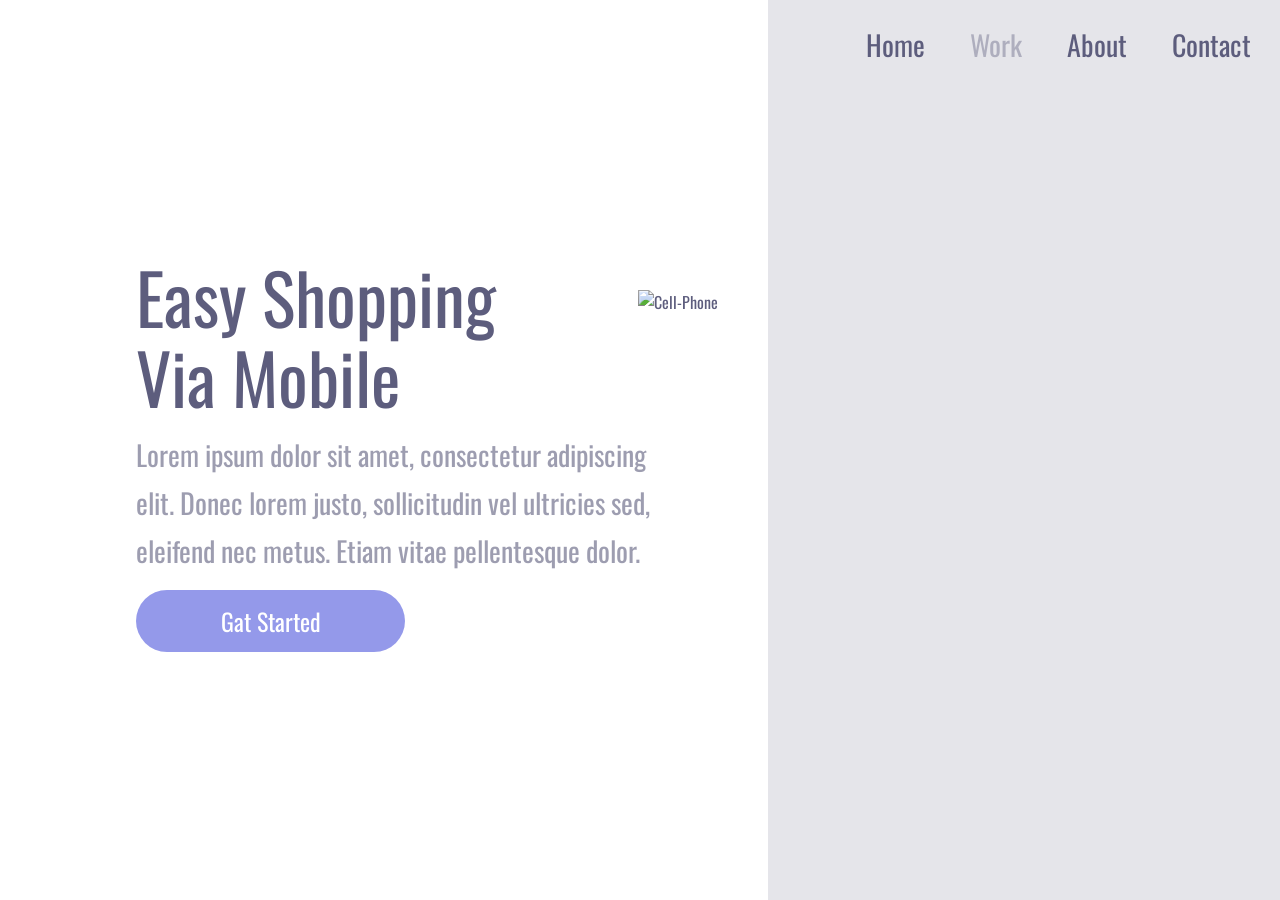
==== 5-Projeto-pt2.html @ 968f8946 "Ateração-titulo-pricipal-via-terminal" ====
<!DOCTYPE html>
<html lang="en">

<head>
    <meta charset="UTF-8">
    <meta name="viewport" content="width=device-width, initial-scale=1.0">
    <link rel="stylesheet" href="5-Projeto-pt2.css">
    <link rel="preconnect" href="https://fonts.googleapis.com">
    <link rel="preconnect" href="https://fonts.gstatic.com" crossorigin>
    <link href="https://fonts.googleapis.com/css2?family=Oswald&display=swap" rel="stylesheet">
    <title>CSS-Projeto-2 terminal</title>
</head>

<body>
    <div class="wrapper">
    <section class="container-left">
        <h1>Easy Shopping Via Mobile</h1>
        <p>Lorem ipsum dolor sit amet, consectetur adipiscing
            elit. Donec lorem justo, sollicitudin vel ultricies sed,
            eleifend nec metus. Etiam vitae pellentesque dolor.
        </p>
        <button>Gat Started</button>
    </section>

    <section class="container-right">
        <header>
            <a>Home</a>
            <a>Work</a>
            <a>About</a>
            <a>Contact</a>
        </header>
        <img src="./assets/Illustration-3-3.png" alt="Cell-Phone">
    </section>
</div>
</body>

</html>
---- 5-Projeto-pt2.css ----
* {
    margin: 0;
    padding: 0;
    box-sizing: border-box;
    font-family: "Oswald", sans-serif;
    font-weight: 400;
    color: #5D5D7D;
}

.wrapper {
    height: 100vh;
    width: 100vw;
}

.container-left {
    display: inline-block;
    width: 60%;
    padding-left: 136px;
    margin-top: 20%;
}

.container-right {
    display: inline-block;
    background-color: rgba(93, 93, 125, 0.16);
    height: 100vh;
    width: 40%;
    position: absolute;
}

img {
    position: relative;
    top: 25%;
    right: 130px;
}

h1 {
    font-family: Oswald;
    font-size: 70px;
    line-height: 80px;
    width: 368px;
}

p {
    font-family: Oswald;
    font-size: 28px;
    line-height: 48px;
    opacity: 0.6;
    margin-top: 15px;
    margin-bottom: 15px;
    width: 540px;
}

button {
    width: 269px;
    height: 62px;
    background: #9499EA;
    box-shadow: (0px 10px 24px rgba(148, 153, 234, 0.10));
    color: #FFF;
    text-align: center;
    font-size: 24px;
    line-height: normal;
    border-radius: 36px;
    border: none;
    cursor: pointer;
}

button:hover {
    opacity: 0.8;
}

button:active {
    opacity: 0.4;
}

a {
    color: #5D5D7D;
    font-size: 28px;
    line-height: normal;
    margin-left: 41px;
    cursor: pointer;
}

a:nth-child(2) {
    opacity: 0.4;
}

a:hover {
    opacity: 0.4Px;
}

a:active {
    opacity: 0.5;
}


header {

    margin: 24px 0 0 57px;

}

/* APLICAÇÃO RESPONSIVEL:
PROJETO PARA ADAPTAÇÃO RESPONSIVIDADE PARA CELULAR 
CODE DE CIMA: PARA COMPUTADOR!!!! E CODE DE ABAIXO: PARA CELULARES. */


@media screen and (max-width: 900px) {

    .container-left {
        width: 100%;
        height: 50%;
        padding: 0;
        margin: 0;

    }

    .container-right {
        display: block;
        height: auto;
        width: 100%;
        position: static;
        padding: 40px;

    }

    img {
        position: static;
        max-width: 90%;
    }

    header {
        display: none;

    }

    h1 {

        font-size: 36px;
        font-weight: 400;
        line-height: 52px;
        width: auto;
        margin: 58px 50px 0 50px;
        text-align: center;

    }

    p {
        margin: 15px 40px;
        text-align: center;
        font-size: 14px;
        width: auto;
        line-height: 24px
    }

    button{

        margin: 0 auto; 
        display: block; 
    }

}

@media screen and (max-width: 330px) {
    container-left{
        height: 70%;
    }
}
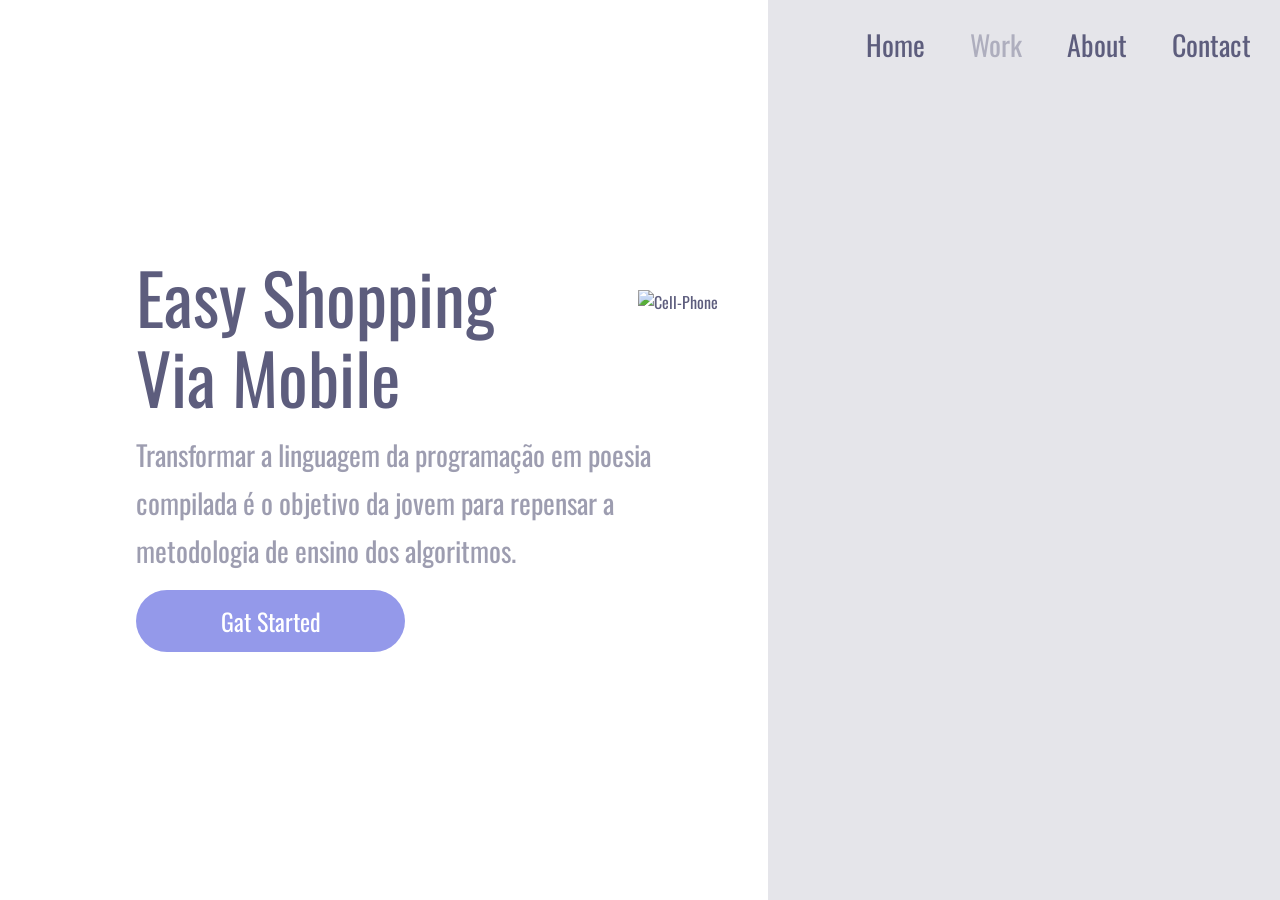
==== commit befb9e53: "Alteração do Paragrafo" ====
--- a/5-Projeto-pt2.html
+++ b/5-Projeto-pt2.html
@@ -15,9 +15,9 @@
     <div class="wrapper">
     <section class="container-left">
         <h1>Easy Shopping Via Mobile</h1>
-        <p>Lorem ipsum dolor sit amet, consectetur adipiscing
-            elit. Donec lorem justo, sollicitudin vel ultricies sed,
-            eleifend nec metus. Etiam vitae pellentesque dolor.
+        <p>Transformar a linguagem da programação em poesia compilada
+             é o objetivo da jovem para repensar a metodologia 
+             de ensino dos algoritmos.
         </p>
         <button>Gat Started</button>
     </section>
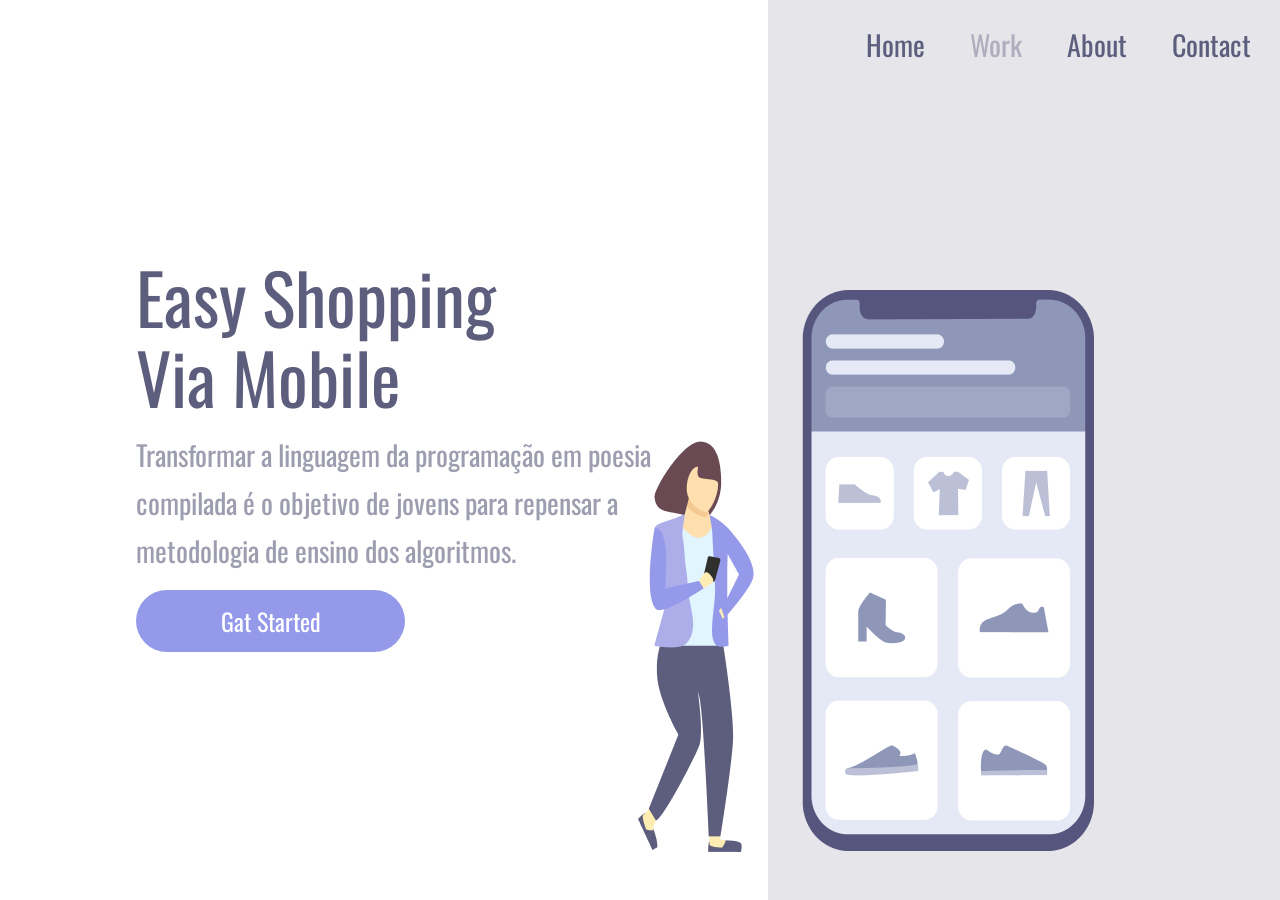
==== commit 97b30274: "alteração no paragrafo no index.html" ====
--- a/5-Projeto-pt2.html
+++ b/5-Projeto-pt2.html
@@ -16,7 +16,7 @@
     <section class="container-left">
         <h1>Easy Shopping Via Mobile</h1>
         <p>Transformar a linguagem da programação em poesia compilada
-             é o objetivo da jovem para repensar a metodologia 
+             é o objetivo de jovens para repensar a metodologia 
              de ensino dos algoritmos.
         </p>
         <button>Gat Started</button>
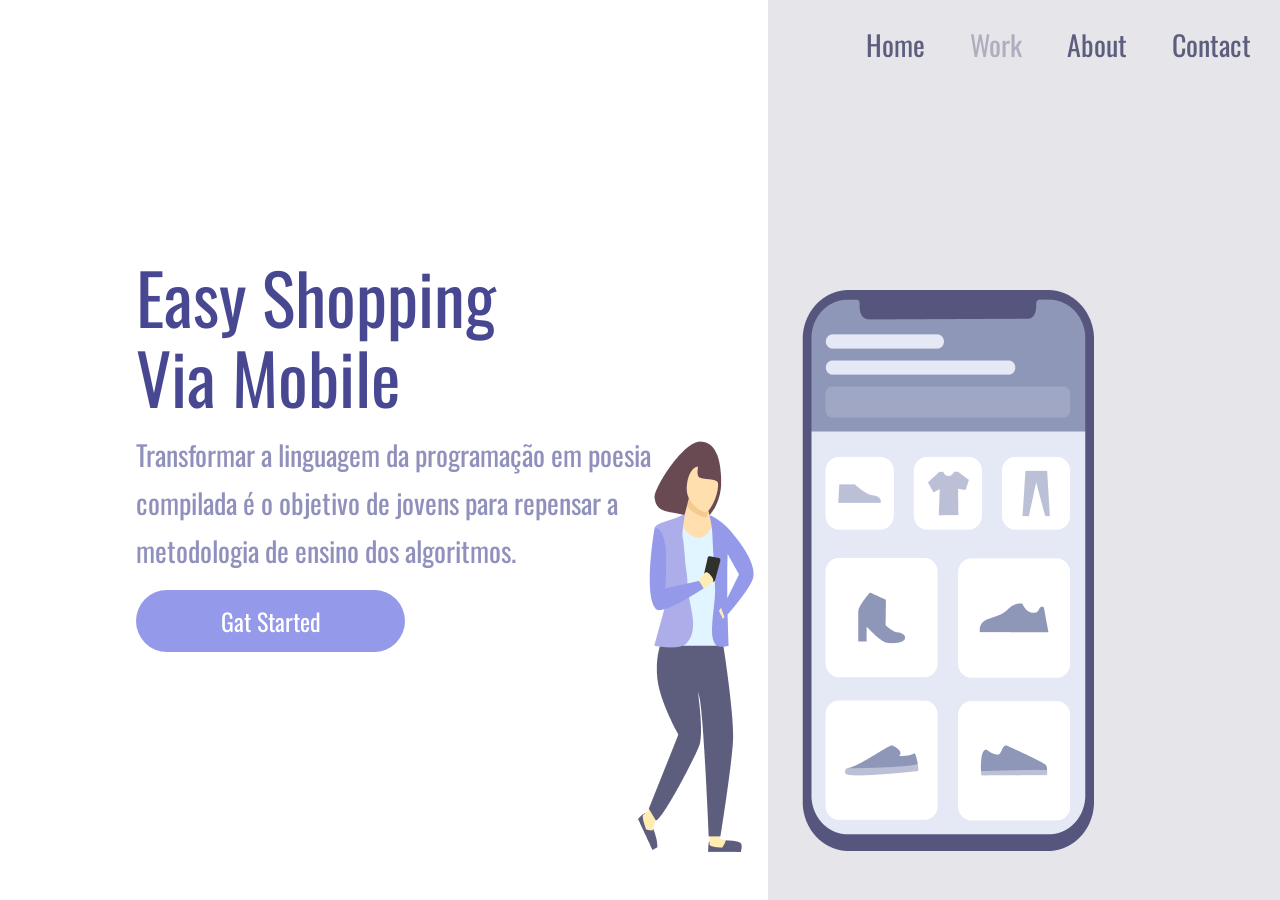
==== commit a3b3c1ef: "alteração na cor styls.css e o titulo no arquivo index.html" ====
--- a/5-Projeto-pt2.html
+++ b/5-Projeto-pt2.html
@@ -8,7 +8,7 @@
     <link rel="preconnect" href="https://fonts.googleapis.com">
     <link rel="preconnect" href="https://fonts.gstatic.com" crossorigin>
     <link href="https://fonts.googleapis.com/css2?family=Oswald&display=swap" rel="stylesheet">
-    <title>CSS-Projeto-2 terminal</title>
+    <title>CSS-Projeto-2</title>
 </head>
 
 <body>
--- a/5-Projeto-pt2.css
+++ b/5-Projeto-pt2.css
@@ -4,7 +4,7 @@
     box-sizing: border-box;
     font-family: "Oswald", sans-serif;
     font-weight: 400;
-    color: #5D5D7D;
+    color: #484892;
 }
 
 .wrapper {
